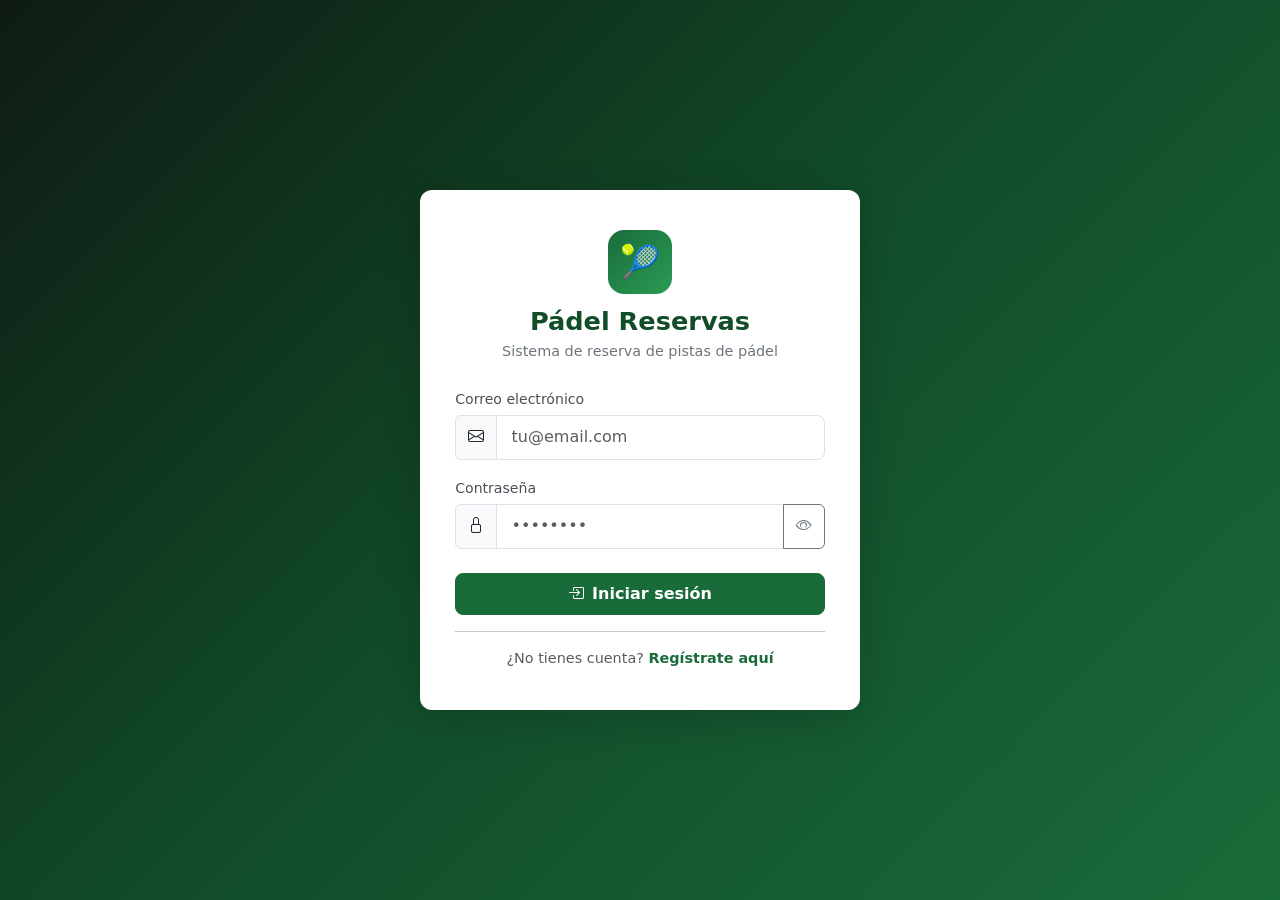
==== docs/index.html @ 4d194f43 "Commit" ====
<!DOCTYPE html>
<html lang="es">
<head>
  <meta charset="UTF-8" />
  <meta name="viewport" content="width=device-width, initial-scale=1.0" />
  <title>Pádel Reservas — Iniciar sesión</title>
  <link rel="stylesheet" href="https://cdn.jsdelivr.net/npm/bootstrap@5.3.3/dist/css/bootstrap.min.css" />
  <link rel="stylesheet" href="https://cdn.jsdelivr.net/npm/bootstrap-icons@1.11.3/font/bootstrap-icons.min.css" />
  <link rel="stylesheet" href="css/style.css" />
</head>
<body>

<div class="auth-wrapper">
  <div class="auth-card">

    <!-- Logo -->
    <div class="auth-logo">
      <div class="logo-icon">🎾</div>
      <h1>Pádel Reservas</h1>
      <p>Sistema de reserva de pistas de pádel</p>
    </div>

    <!-- Alert container -->
    <div id="alertContainer"></div>

    <!-- Formulario login -->
    <form id="loginForm" novalidate>
      <div class="mb-3">
        <label for="email" class="form-label">Correo electrónico</label>
        <div class="input-group">
          <span class="input-group-text"><i class="bi bi-envelope"></i></span>
          <input type="email" class="form-control" id="email" placeholder="tu@email.com" required autocomplete="email" />
        </div>
      </div>

      <div class="mb-4">
        <label for="password" class="form-label">Contraseña</label>
        <div class="input-group">
          <span class="input-group-text"><i class="bi bi-lock"></i></span>
          <input type="password" class="form-control" id="password" placeholder="••••••••" required autocomplete="current-password" />
          <button type="button" class="btn btn-outline-secondary" id="togglePassword" tabindex="-1">
            <i class="bi bi-eye"></i>
          </button>
        </div>
      </div>

      <button type="submit" class="btn btn-primary w-100 py-2" id="loginBtn">
        <i class="bi bi-box-arrow-in-right me-2"></i>Iniciar sesión
      </button>
    </form>

    <hr class="my-3" />

    <p class="text-center text-muted mb-0" style="font-size:0.9rem;">
      ¿No tienes cuenta?
      <a href="register.html" class="fw-semibold text-decoration-none" style="color:var(--primary);">Regístrate aquí</a>
    </p>
  </div>
</div>

<script src="https://cdn.jsdelivr.net/npm/bootstrap@5.3.3/dist/js/bootstrap.bundle.min.js"></script>
<script>
  function showStaticAlert(message, type) {
    const container = document.getElementById('alertContainer');
    container.innerHTML = `<div class="alert alert-${type || 'info'} py-2" role="alert">${message}</div>`;
  }

  document.getElementById('togglePassword').addEventListener('click', function () {
    const input = document.getElementById('password');
    const icon = this.querySelector('i');
    if (input.type === 'password') {
      input.type = 'text';
      icon.classList.replace('bi-eye', 'bi-eye-slash');
    } else {
      input.type = 'password';
      icon.classList.replace('bi-eye-slash', 'bi-eye');
    }
  });

  // Submit login
  document.getElementById('loginForm').addEventListener('submit', function (e) {
    e.preventDefault();
    const email = document.getElementById('email').value.trim();
    const password = document.getElementById('password').value;

    if (!email || !password) {
      showStaticAlert('Por favor, completa todos los campos.', 'warning');
      return;
    }

    showStaticAlert('Modo demo visual: el login no está conectado al backend.', 'info');
  });
</script>
</body>
</html>
---- docs/css/style.css ----
/* ===== PÁDEL RESERVAS - Custom Styles ===== */

:root {
  --primary: #1a6b3a;
  --primary-dark: #114d29;
  --primary-light: #2a9c55;
  --accent: #f5a623;
  --bg-dark: #0f1b14;
  --bg-card: #ffffff;
  --text-muted: #6c757d;
  --border-radius: 12px;
  --shadow: 0 4px 20px rgba(0,0,0,0.10);
  --shadow-lg: 0 8px 40px rgba(0,0,0,0.18);
}

/* ===== BASE ===== */
body {
  font-family: 'Segoe UI', system-ui, -apple-system, sans-serif;
  background-color: #f0f5f2;
  color: #212529;
}

/* ===== NAVBAR ===== */
.navbar-brand {
  font-weight: 700;
  font-size: 1.3rem;
  letter-spacing: -0.5px;
}

.navbar-brand span {
  color: var(--accent);
}

.navbar {
  box-shadow: 0 2px 12px rgba(0,0,0,0.12);
}

/* ===== AUTH PAGES ===== */
.auth-wrapper {
  min-height: 100vh;
  display: flex;
  align-items: center;
  justify-content: center;
  background: linear-gradient(135deg, var(--bg-dark) 0%, var(--primary-dark) 50%, var(--primary) 100%);
  padding: 2rem 1rem;
}

.auth-card {
  background: white;
  border-radius: var(--border-radius);
  box-shadow: var(--shadow-lg);
  width: 100%;
  max-width: 440px;
  padding: 2.5rem 2.2rem;
}

.auth-logo {
  text-align: center;
  margin-bottom: 1.5rem;
}

.auth-logo .logo-icon {
  width: 64px;
  height: 64px;
  background: linear-gradient(135deg, var(--primary), var(--primary-light));
  border-radius: 16px;
  display: inline-flex;
  align-items: center;
  justify-content: center;
  font-size: 2rem;
  margin-bottom: 0.75rem;
}

.auth-logo h1 {
  font-size: 1.6rem;
  font-weight: 700;
  color: var(--primary-dark);
  margin: 0;
}

.auth-logo p {
  color: var(--text-muted);
  font-size: 0.9rem;
  margin: 0.25rem 0 0;
}

/* ===== FORM CONTROLS ===== */
.form-control, .form-select {
  border-radius: 8px;
  border: 1.5px solid #dee2e6;
  padding: 0.6rem 0.9rem;
  transition: border-color 0.2s, box-shadow 0.2s;
}

.form-control:focus, .form-select:focus {
  border-color: var(--primary);
  box-shadow: 0 0 0 3px rgba(26,107,58,0.12);
}

.form-label {
  font-weight: 500;
  font-size: 0.88rem;
  color: #495057;
  margin-bottom: 0.3rem;
}

/* ===== BUTTONS ===== */
.btn-primary {
  background-color: var(--primary);
  border-color: var(--primary);
  border-radius: 8px;
  font-weight: 600;
  padding: 0.6rem 1.2rem;
  transition: background-color 0.2s, transform 0.1s;
}

.btn-primary:hover {
  background-color: var(--primary-dark);
  border-color: var(--primary-dark);
  transform: translateY(-1px);
}

.btn-primary:active {
  transform: translateY(0);
}

.btn-outline-primary {
  color: var(--primary);
  border-color: var(--primary);
  border-radius: 8px;
  font-weight: 600;
}

.btn-outline-primary:hover {
  background-color: var(--primary);
  border-color: var(--primary);
}

.btn-danger {
  border-radius: 8px;
  font-weight: 600;
}

.btn-warning {
  border-radius: 8px;
  font-weight: 600;
}

.btn-success {
  background-color: var(--primary);
  border-color: var(--primary);
  border-radius: 8px;
  font-weight: 600;
}

/* ===== CARDS ===== */
.card {
  border: none;
  border-radius: var(--border-radius);
  box-shadow: var(--shadow);
}

.card-header {
  border-radius: var(--border-radius) var(--border-radius) 0 0 !important;
  font-weight: 600;
}

/* ===== DASHBOARD ===== */
.sidebar {
  min-height: calc(100vh - 56px);
  background: white;
  border-right: 1px solid #e9ecef;
  padding-top: 1.5rem;
}

.sidebar .nav-link {
  color: #495057;
  border-radius: 8px;
  margin: 2px 8px;
  padding: 0.6rem 1rem;
  display: flex;
  align-items: center;
  gap: 0.6rem;
  font-weight: 500;
  transition: background-color 0.15s, color 0.15s;
}

.sidebar .nav-link:hover {
  background-color: #f0f5f2;
  color: var(--primary);
}

.sidebar .nav-link.active {
  background-color: #e0f0e8;
  color: var(--primary);
  font-weight: 600;
}

.sidebar .nav-link i {
  width: 20px;
  text-align: center;
}

.main-content {
  padding: 2rem;
}

/* ===== STATS CARDS ===== */
.stat-card {
  border-radius: var(--border-radius);
  padding: 1.5rem;
  color: white;
  position: relative;
  overflow: hidden;
}

.stat-card .stat-icon {
  font-size: 2.5rem;
  opacity: 0.25;
  position: absolute;
  right: 1rem;
  top: 50%;
  transform: translateY(-50%);
}

.stat-card h3 {
  font-size: 2rem;
  font-weight: 700;
  margin: 0;
}

.stat-card p {
  margin: 0.25rem 0 0;
  opacity: 0.85;
  font-size: 0.9rem;
}

.stat-green { background: linear-gradient(135deg, var(--primary), var(--primary-light)); }
.stat-blue  { background: linear-gradient(135deg, #0d6efd, #5ea6fa); }
.stat-orange{ background: linear-gradient(135deg, #fd7e14, #ffc107); }
.stat-red   { background: linear-gradient(135deg, #dc3545, #ff7b8a); }

/* ===== TABLES ===== */
.table {
  border-radius: var(--border-radius);
  overflow: hidden;
}

.table thead th {
  background-color: #f8fafa;
  font-weight: 600;
  font-size: 0.85rem;
  text-transform: uppercase;
  letter-spacing: 0.5px;
  color: var(--text-muted);
  border-bottom: 2px solid #e9ecef;
}

/* ===== BADGES ===== */
.badge-activa {
  background-color: #d1f5e0;
  color: #155724;
  border-radius: 20px;
  padding: 4px 10px;
  font-size: 0.8rem;
  font-weight: 600;
}

.badge-cancelada {
  background-color: #f8d7da;
  color: #721c24;
  border-radius: 20px;
  padding: 4px 10px;
  font-size: 0.8rem;
  font-weight: 600;
}

/* ===== COURT CARDS ===== */
.court-card {
  border-radius: var(--border-radius);
  overflow: hidden;
  transition: transform 0.2s, box-shadow 0.2s;
  cursor: pointer;
}

.court-card:hover {
  transform: translateY(-3px);
  box-shadow: var(--shadow-lg);
}

.court-card .court-img {
  height: 140px;
  background: linear-gradient(135deg, var(--primary-dark), var(--primary));
  display: flex;
  align-items: center;
  justify-content: center;
  font-size: 3.5rem;
}

/* ===== AVAILABILITY SLOTS ===== */
.slot-grid {
  display: grid;
  grid-template-columns: repeat(auto-fill, minmax(110px, 1fr));
  gap: 0.5rem;
  margin-top: 1rem;
}

.slot {
  padding: 0.5rem;
  border-radius: 8px;
  text-align: center;
  font-size: 0.85rem;
  font-weight: 600;
  cursor: pointer;
  transition: transform 0.1s;
  border: 2px solid transparent;
}

.slot-available {
  background-color: #e0f0e8;
  color: var(--primary-dark);
  border-color: #b0ddc0;
}

.slot-available:hover {
  background-color: var(--primary);
  color: white;
  transform: scale(1.03);
}

.slot-selected {
  background-color: var(--primary);
  color: white;
  border-color: var(--primary-dark);
}

/* ===== MODALS ===== */
.modal-content {
  border: none;
  border-radius: var(--border-radius);
  box-shadow: var(--shadow-lg);
}

.modal-header {
  border-bottom: 1px solid #f0f0f0;
  padding: 1.25rem 1.5rem;
}

.modal-footer {
  border-top: 1px solid #f0f0f0;
  padding: 1rem 1.5rem;
}

/* ===== ALERTS ===== */
.alert {
  border-radius: 8px;
  border: none;
  font-size: 0.9rem;
}

/* ===== LOADING ===== */
.loading-spinner {
  display: flex;
  align-items: center;
  justify-content: center;
  padding: 3rem;
  color: var(--text-muted);
}

/* ===== PAGE HEADER ===== */
.page-header {
  margin-bottom: 1.5rem;
  padding-bottom: 1rem;
  border-bottom: 2px solid #e9ecef;
}

.page-header h2 {
  font-weight: 700;
  color: var(--primary-dark);
  margin: 0;
}

.page-header p {
  color: var(--text-muted);
  margin: 0.25rem 0 0;
}

/* ===== SECTION DIVIDER ===== */
.section { display: none; }
.section.active { display: block; }

/* ===== EMPTY STATE ===== */
.empty-state {
  text-align: center;
  padding: 3rem;
  color: var(--text-muted);
}

.empty-state i {
  font-size: 3rem;
  margin-bottom: 1rem;
  opacity: 0.4;
}

/* ===== RESPONSIVE ===== */
@media (max-width: 768px) {
  .sidebar {
    min-height: auto;
    border-right: none;
    border-bottom: 1px solid #e9ecef;
    padding: 0.5rem 0;
  }

  .sidebar .nav-link {
    display: inline-flex;
    margin: 2px 4px;
    padding: 0.5rem 0.75rem;
    font-size: 0.85rem;
  }

  .main-content {
    padding: 1rem;
  }

  .auth-card {
    padding: 1.8rem 1.5rem;
  }
}

@media (max-width: 576px) {
  .slot-grid {
    grid-template-columns: repeat(auto-fill, minmax(90px, 1fr));
  }
}
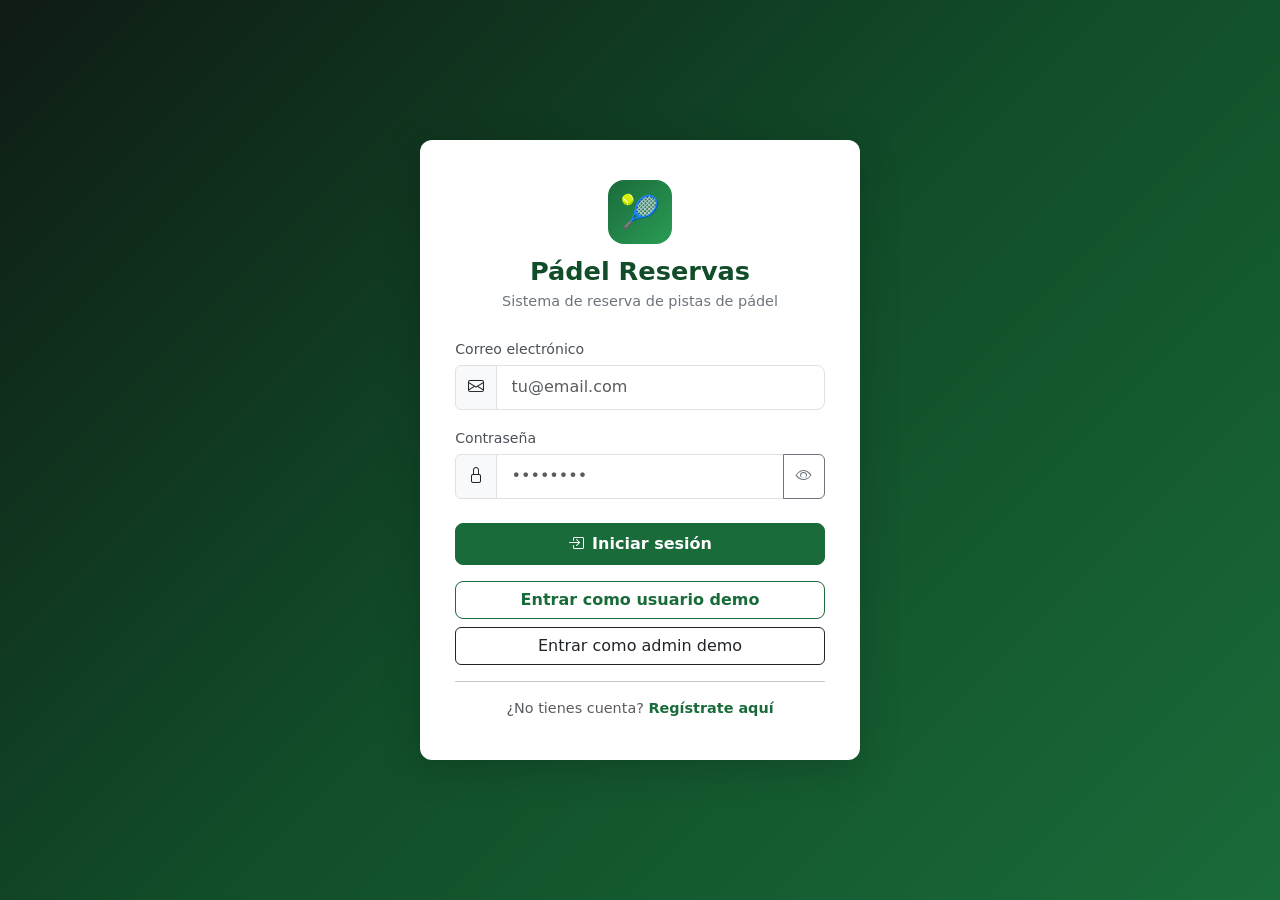
==== commit e6d0336f: "commit frontend" ====
--- a/docs/index.html
+++ b/docs/index.html
@@ -47,6 +47,15 @@
       <button type="submit" class="btn btn-primary w-100 py-2" id="loginBtn">
         <i class="bi bi-box-arrow-in-right me-2"></i>Iniciar sesión
       </button>
+
+      <div class="d-grid gap-2 mt-3">
+        <button type="button" class="btn btn-outline-primary" id="demoUserBtn">
+          Entrar como usuario demo
+        </button>
+        <button type="button" class="btn btn-outline-dark" id="demoAdminBtn">
+          Entrar como admin demo
+        </button>
+      </div>
     </form>
 
     <hr class="my-3" />
@@ -59,6 +68,7 @@
 </div>
 
 <script src="https://cdn.jsdelivr.net/npm/bootstrap@5.3.3/dist/js/bootstrap.bundle.min.js"></script>
+<script src="js/api-client.js"></script>
 <script>
   function showStaticAlert(message, type) {
     const container = document.getElementById('alertContainer');
@@ -77,8 +87,28 @@
     }
   });
 
+  const params = new URLSearchParams(window.location.search);
+  const session = AppApi.getSession();
+  if (session) {
+    window.location.href = session.rol === 'ADMIN' ? 'admin.html' : 'dashboard.html';
+  }
+
+  if (params.get('registered') === '1') {
+    showStaticAlert('Cuenta creada en modo demo. Ya puedes iniciar sesion.', 'success');
+  }
+
+  document.getElementById('demoUserBtn').addEventListener('click', async function () {
+    await AppApi.login('demo@padel.local', 'demo123');
+    window.location.href = 'dashboard.html';
+  });
+
+  document.getElementById('demoAdminBtn').addEventListener('click', async function () {
+    await AppApi.login('admin@padel.local', 'admin123');
+    window.location.href = 'admin.html';
+  });
+
   // Submit login
-  document.getElementById('loginForm').addEventListener('submit', function (e) {
+  document.getElementById('loginForm').addEventListener('submit', async function (e) {
     e.preventDefault();
     const email = document.getElementById('email').value.trim();
     const password = document.getElementById('password').value;
@@ -88,7 +118,14 @@
       return;
     }
 
-    showStaticAlert('Modo demo visual: el login no está conectado al backend.', 'info');
+    showStaticAlert('Accediendo...', 'info');
+    const result = await AppApi.login(email, password);
+    if (!result.ok) {
+      showStaticAlert(result.message || 'No se pudo iniciar sesion.', 'danger');
+      return;
+    }
+
+    window.location.href = result.user.rol === 'ADMIN' ? 'admin.html' : 'dashboard.html';
   });
 </script>
 </body>
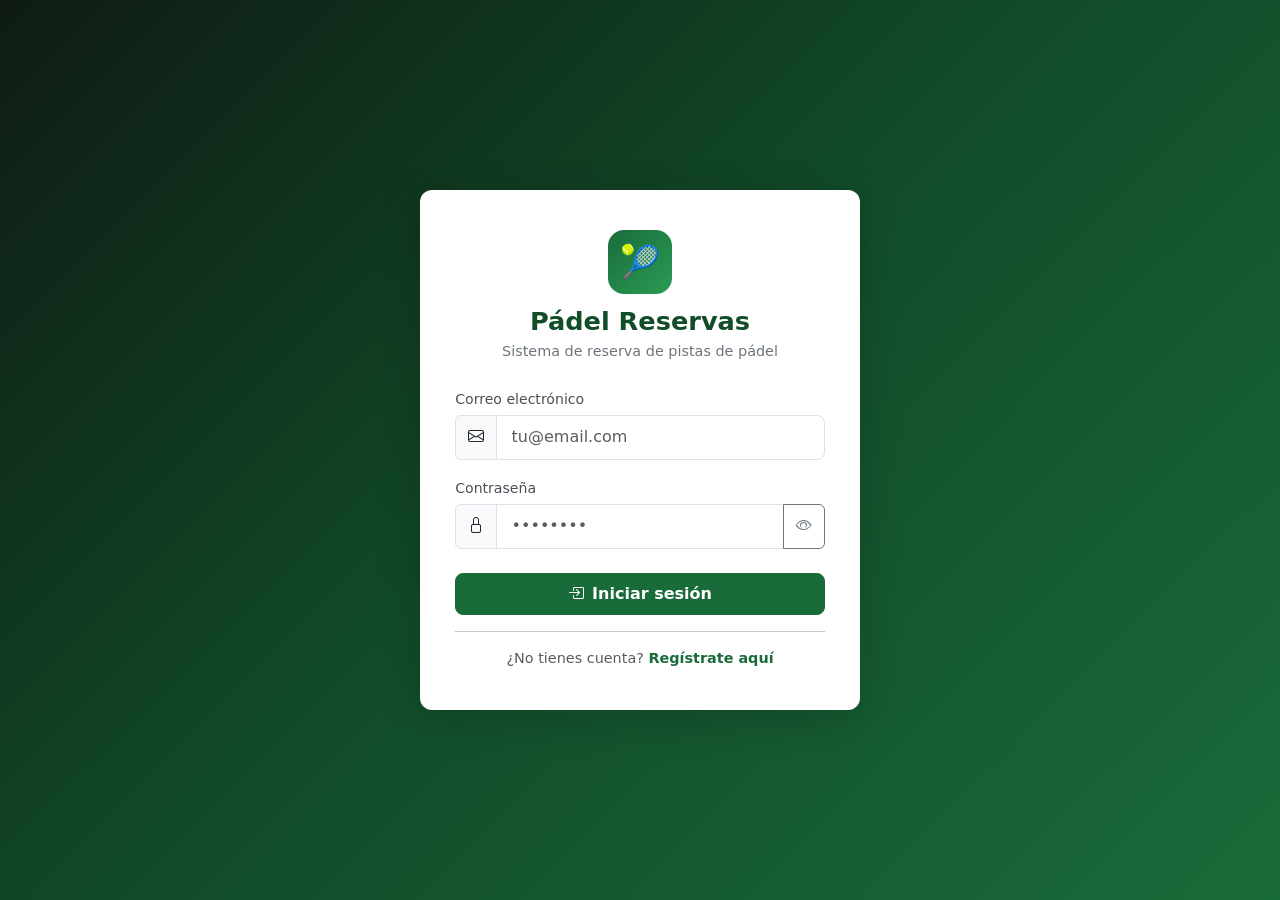
==== commit 514d8d5f: "Version Final" ====
--- a/docs/index.html
+++ b/docs/index.html
@@ -48,14 +48,7 @@
         <i class="bi bi-box-arrow-in-right me-2"></i>Iniciar sesión
       </button>
 
-      <div class="d-grid gap-2 mt-3">
-        <button type="button" class="btn btn-outline-primary" id="demoUserBtn">
-          Entrar como usuario demo
-        </button>
-        <button type="button" class="btn btn-outline-dark" id="demoAdminBtn">
-          Entrar como admin demo
-        </button>
-      </div>
+      <!-- Demo buttons removed -->
     </form>
 
     <hr class="my-3" />
@@ -88,24 +81,22 @@
   });
 
   const params = new URLSearchParams(window.location.search);
-  const session = AppApi.getSession();
-  if (session) {
-    window.location.href = session.rol === 'ADMIN' ? 'admin.html' : 'dashboard.html';
+  const forceLogin = params.get('forceLogin') === '1';
+
+  if (forceLogin) {
+    AppApi.logout().finally(() => {
+      showStaticAlert('Sesion cerrada. Inicia sesion con la cuenta correcta.', 'info');
+    });
+  } else {
+    const session = AppApi.getSession();
+    if (session) {
+      window.location.href = session.rol === 'ADMIN' ? 'admin.html' : 'dashboard.html';
+    }
   }
 
   if (params.get('registered') === '1') {
-    showStaticAlert('Cuenta creada en modo demo. Ya puedes iniciar sesion.', 'success');
+    showStaticAlert('Cuenta creada. Ya puedes iniciar sesión.', 'success');
   }
-
-  document.getElementById('demoUserBtn').addEventListener('click', async function () {
-    await AppApi.login('demo@padel.local', 'demo123');
-    window.location.href = 'dashboard.html';
-  });
-
-  document.getElementById('demoAdminBtn').addEventListener('click', async function () {
-    await AppApi.login('admin@padel.local', 'admin123');
-    window.location.href = 'admin.html';
-  });
 
   // Submit login
   document.getElementById('loginForm').addEventListener('submit', async function (e) {
